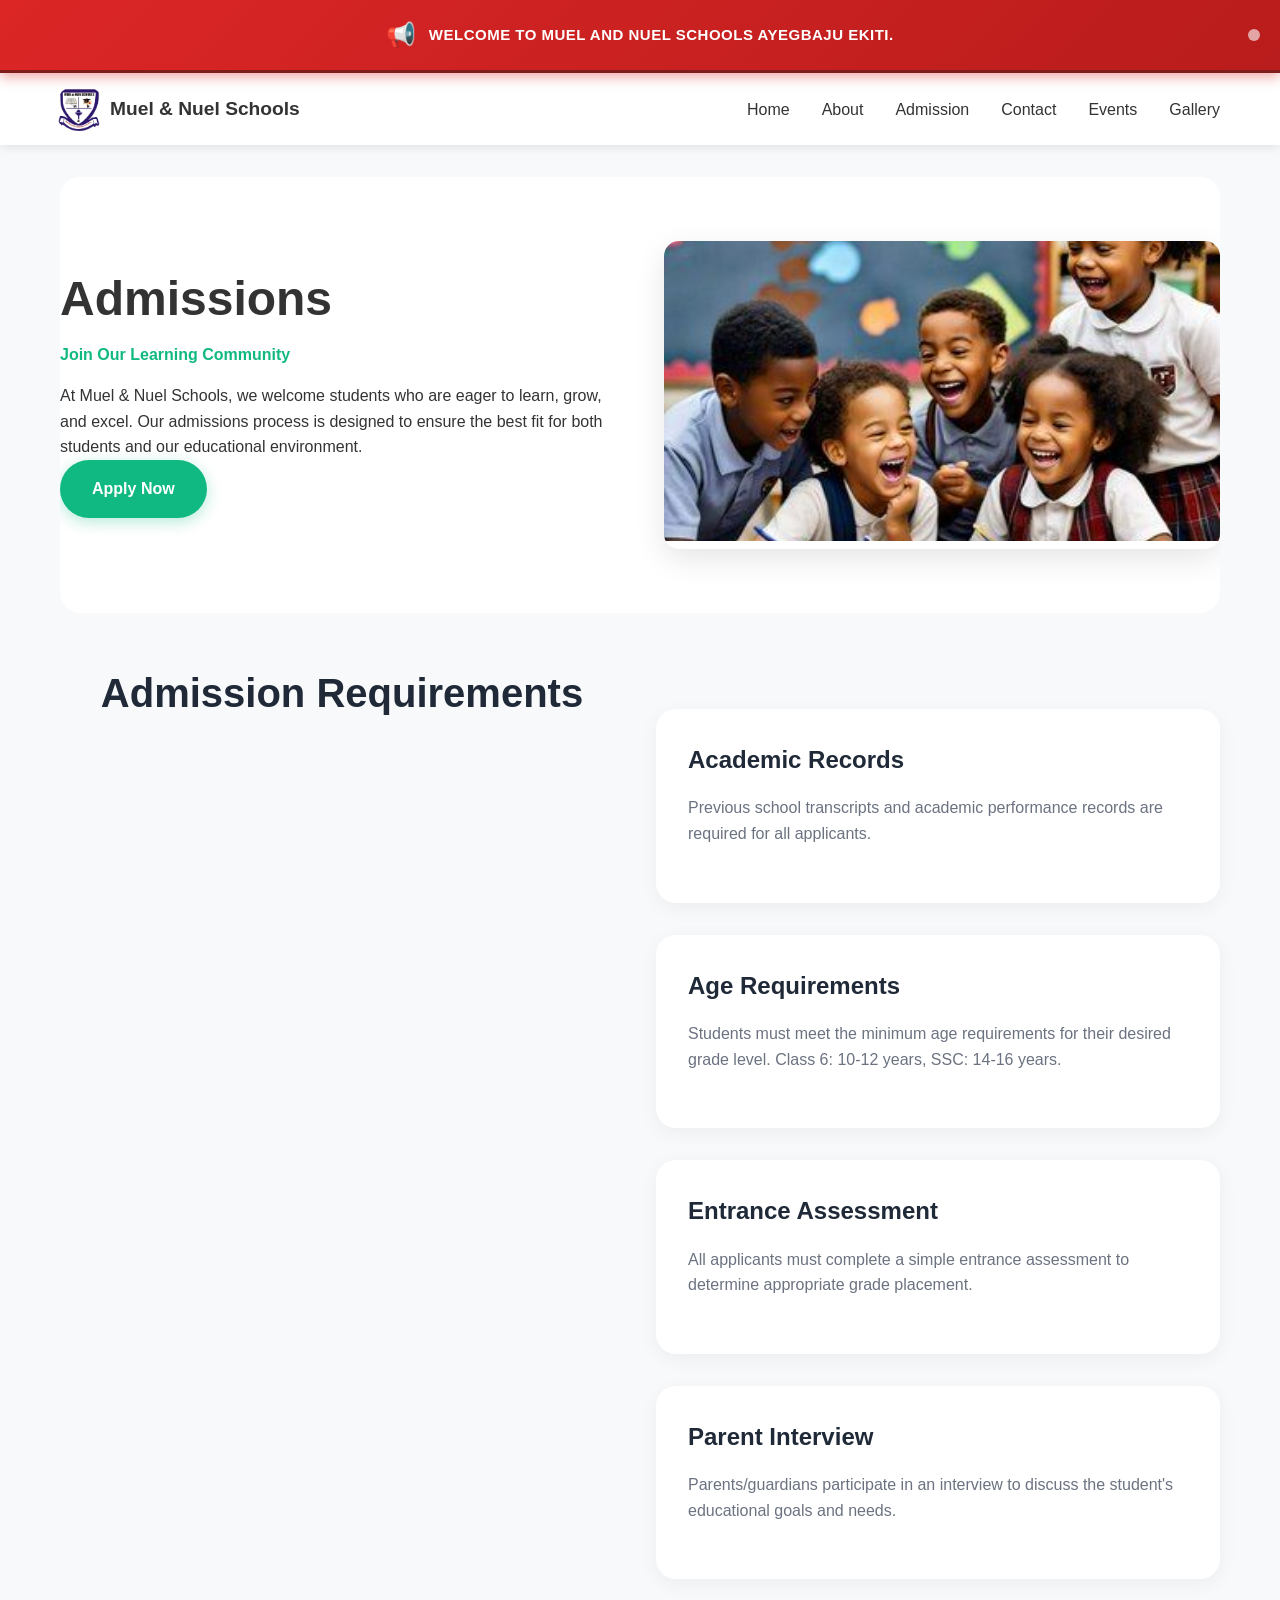
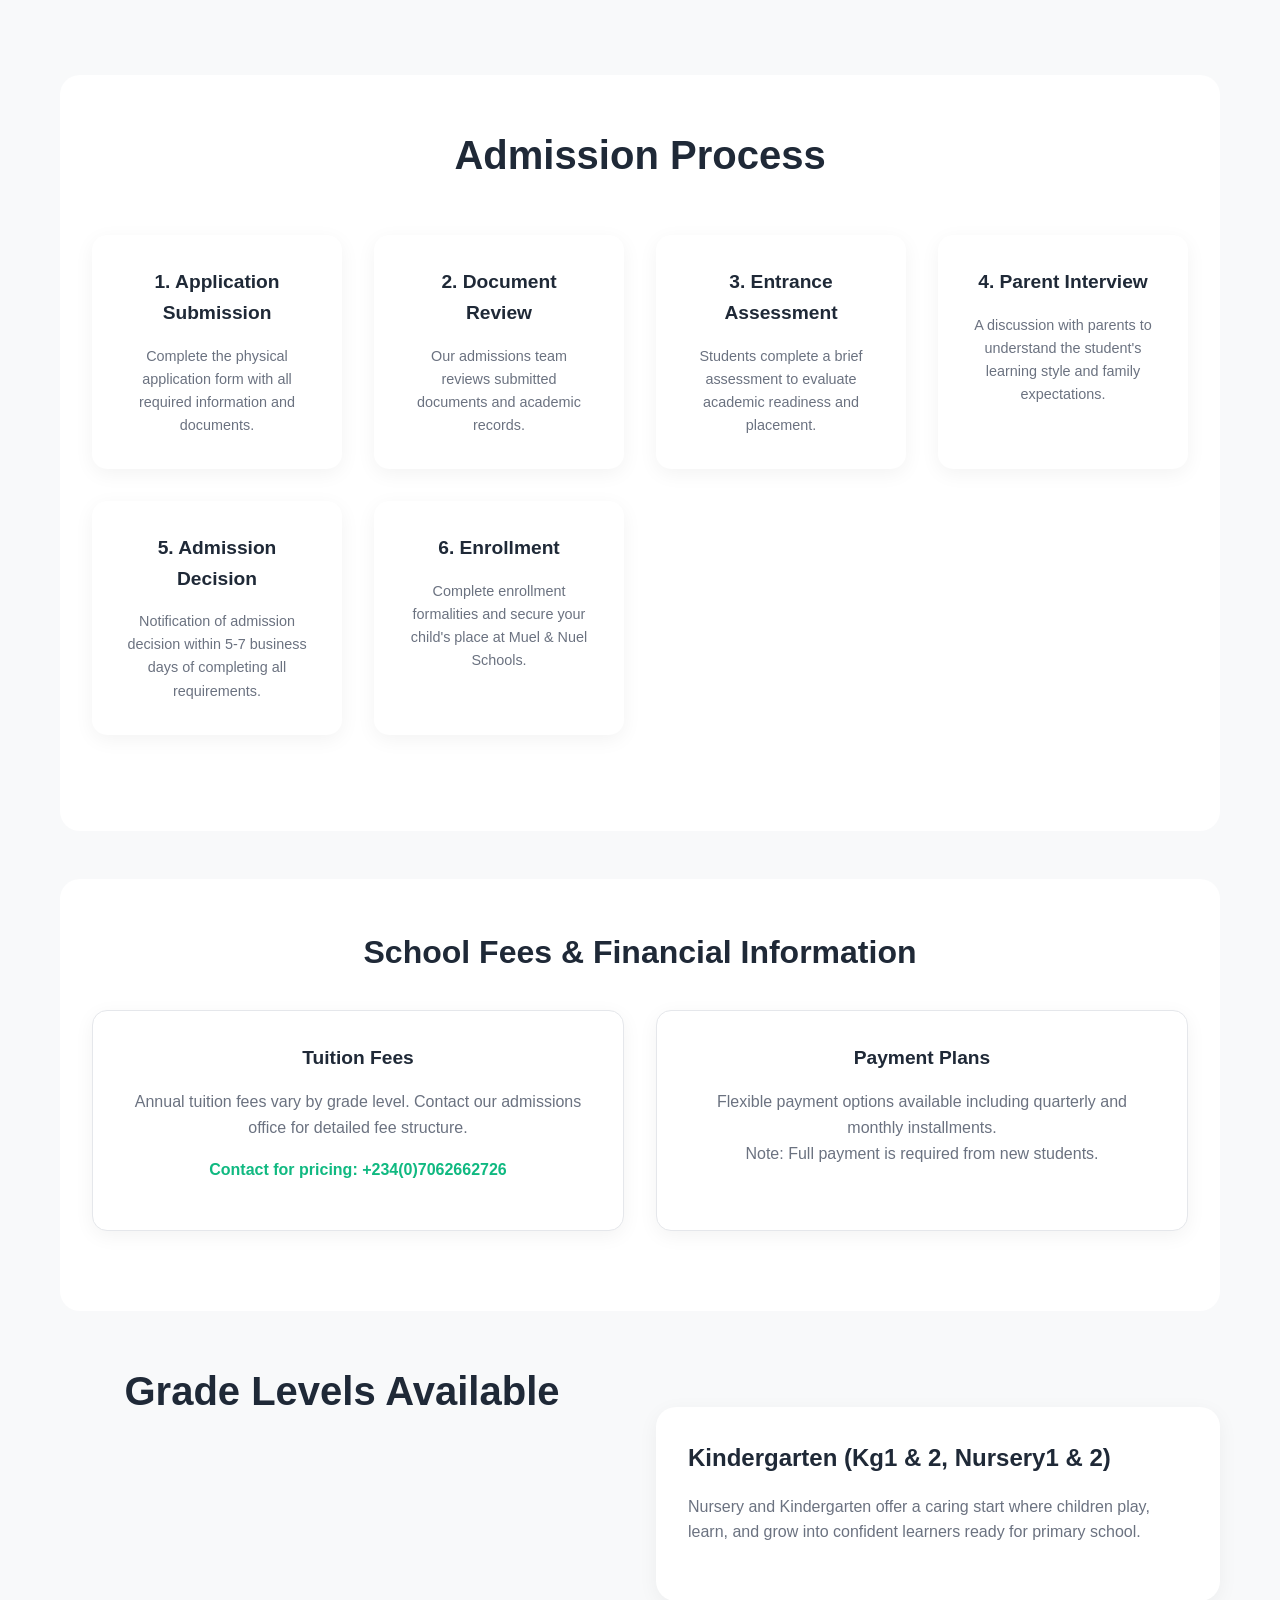
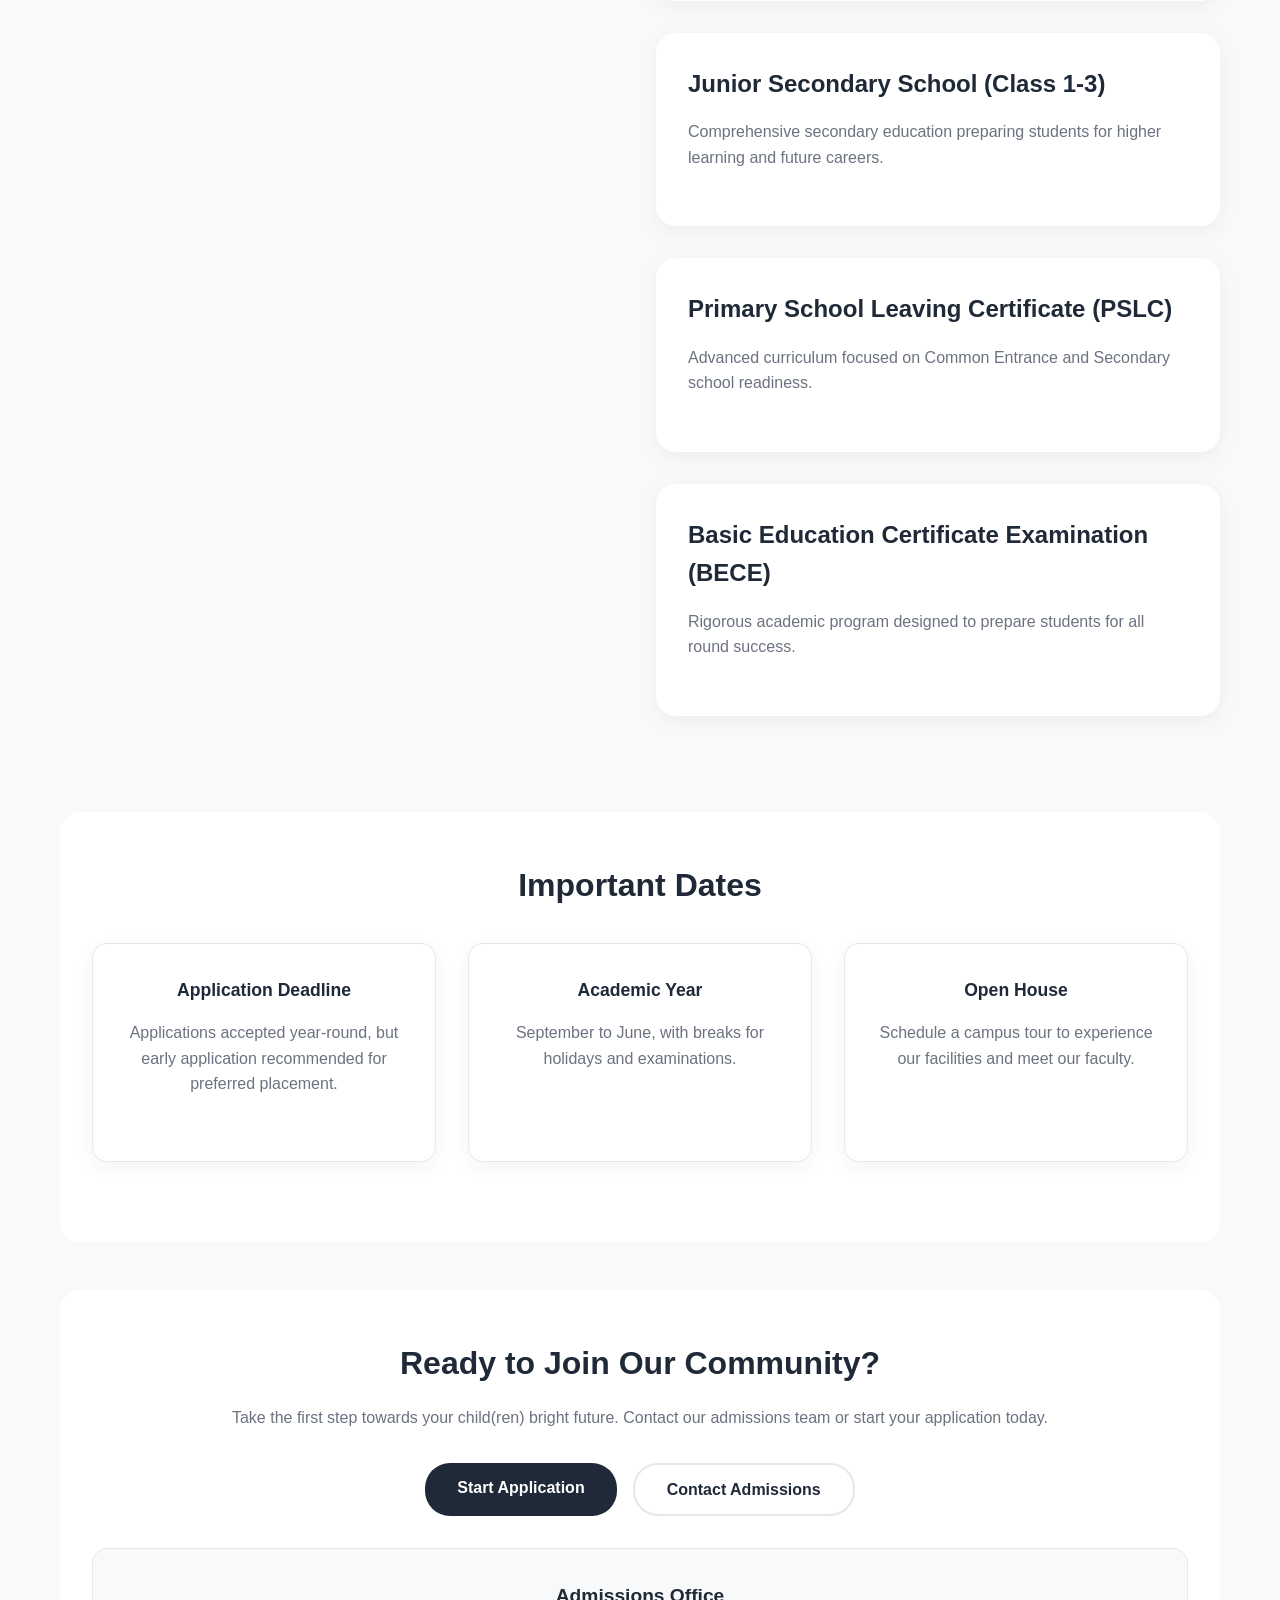
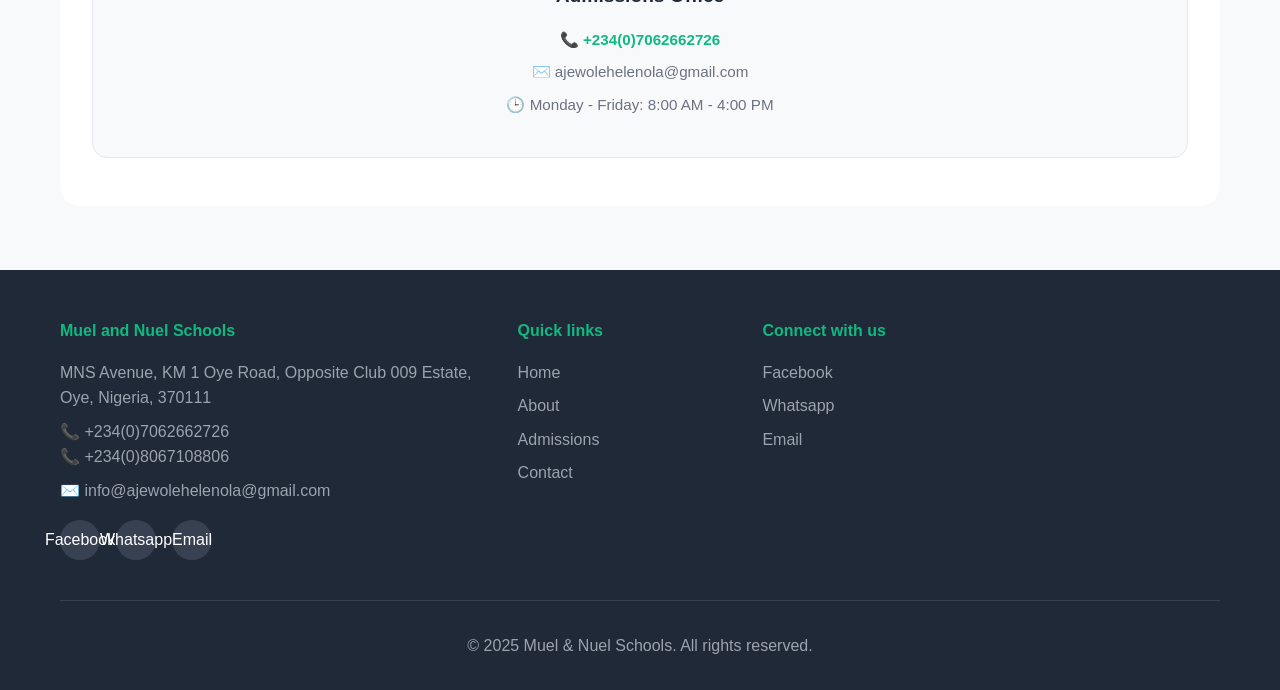
==== admission.html @ 219f7735 "v2.03" ====
<!DOCTYPE html>
<html lang="en">
<head>
    <meta charset="UTF-8">
    <meta name="viewport" content="width=device-width, initial-scale=1.0">
    <meta name="description" content="Admissions information for Muel & Nuel Schools. Learn about our admission process and requirements.">
    <meta name="keywords" content="school, education, Muel Nuel, admissions, enrollment">
    <link rel="icon" href="assets/images/favicon.ico" type="image/x-icon">
    <link rel="stylesheet" href="images/css/styles.css">
    <link rel="stylesheet" href="images/css/admission.css">
    <title>Admissions - Muel & Nuel Schools</title>
</head>
<body>
    <header>
        <div class="quick-info">
            <span class="quick-info-badge">📢</span>
            <h6>WELCOME TO MUEL AND NUEL SCHOOLS AYEGBAJU EKITI.</h6>
            <span class="quick-info-pulse"></span>
        </div>
        <div class="container">
            <nav>
                <div class="logo">
                    <div class="logo-icon"><img src="images/IMG-20250709-WA0024.jpg" alt="MNS Logo" style="width: 50px; height: 50px; border-radius: 50%; object-fit: cover;"></div>
                    <span>Muel & Nuel Schools</span>
                </div>
                <ul class="nav-links">
                    <li><a href="home.html">Home</a></li>
                    <li><a href="about.html">About</a></li>
                    <li><a href="admission.html">Admission</a></li>
                    <li><a href="contact.html">Contact</a></li>
                    <li><a href="events.html">Events</a></li>
                    <li><a href="gallery.html">Gallery</a></li>
                </ul>
                <div class="hamburger">
                    <span></span>
                    <span></span>
                    <span></span>
                </div>
            </nav>
        </div>
        
    </header>

    <div class="container">
        <section class="hero">
            <div class="hero-content">
                <div class="hero-text">
                    <h1>Admissions</h1>
                    <p class="hero-subtitle">Join Our Learning Community</p>
                    <p>At Muel & Nuel Schools, we welcome students who are eager to learn, grow, and excel. Our admissions process is designed to ensure the best fit for both students and our educational environment.</p>
                    <a href="https://wa.me/+234(0)7062662726" class="cta-btn">Apply Now</a>
                </div>
                <div class="hero-image">
                    <img src="images/74690a080956091e0d40c0726a096555.jpg" alt="Students in classroom">
                </div>
            </div>
        </section>

        <section class="features">
            <h2 class="section-title">Admission Requirements</h2>
            <div class="features">
                <div class="feature-card">
                    <h3>Academic Records</h3>
                    <p>Previous school transcripts and academic performance records are required for all applicants.</p>
                </div>
                <div class="feature-card">
                    <h3>Age Requirements</h3>
                    <p>Students must meet the minimum age requirements for their desired grade level. Class 6: 10-12 years, SSC: 14-16 years.</p>
                </div>
                <div class="feature-card">
                    <h3>Entrance Assessment</h3>
                    <p>All applicants must complete a simple entrance assessment to determine appropriate grade placement.</p>
                </div>
                <div class="feature-card">
                    <h3>Parent Interview</h3>
                    <p>Parents/guardians participate in an interview to discuss the student's educational goals and needs.</p>
                </div>
            </div>
        </section>

        <section class="testimonials">
            <h2 class="section-title">Admission Process</h2>
            <div class="info-grid">
                <div class="info-card">
                    <h4>1. Application Submission</h4>
                    <p>Complete the physical application form with all required information and documents.</p>
                </div>
                <div class="info-card">
                    <h4>2. Document Review</h4>
                    <p>Our admissions team reviews submitted documents and academic records.</p>
                </div>
                <div class="info-card">
                    <h4>3. Entrance Assessment</h4>
                    <p>Students complete a brief assessment to evaluate academic readiness and placement.</p>
                </div>
                <div class="info-card">
                    <h4>4. Parent Interview</h4>
                    <p>A discussion with parents to understand the student's learning style and family expectations.</p>
                </div>
                <div class="info-card">
                    <h4>5. Admission Decision</h4>
                    <p>Notification of admission decision within 5-7 business days of completing all requirements.</p>
                </div>
                <div class="info-card">
                    <h4>6. Enrollment</h4>
                    <p>Complete enrollment formalities and secure your child's place at Muel & Nuel Schools.</p>
                </div>
            </div>
        </section>

        <section class="contact">
            <h3>School Fees & Financial Information</h3>
            <div class="fees-grid">
                <div class="fee-card">
                    <h4>Tuition Fees</h4>
                    <p>Annual tuition fees vary by grade level. Contact our admissions office for detailed fee structure.</p>
                    <p><strong>Contact for pricing: +234(0)7062662726</strong></p>
                </div>
                <div class="fee-card">
                    <h4>Payment Plans</h4>
                    <p>Flexible payment options available including quarterly and monthly installments. <br> Note: Full payment is required from new students.</p>
                </div>
                
            </div>
        </section>

        <section class="features">
            <h2 class="section-title">Grade Levels Available</h2>
            <div class="features">
                <div class="feature-card">
                    <h3>Kindergarten (Kg1 & 2, Nursery1 & 2)</h3>
                    <p>Nursery and Kindergarten offer a caring start where children play, learn, and grow into confident learners ready for primary school.</p>
                </div>
                <div class="feature-card">
                    <h3>Junior Secondary School (Class 1-3)</h3>
                    <p>Comprehensive secondary education preparing students for higher learning and future careers.</p>
                </div>
                <div class="feature-card">
                    <h3>Primary  School Leaving Certificate (PSLC)</h3>
                    <p>Advanced curriculum focused on Common Entrance and Secondary school readiness.</p>
                </div>
                <div class="feature-card">
                    <h3>Basic Education Certificate Examination (BECE)</h3>
                    <p>Rigorous academic program designed to prepare students for all round success.</p>
            </div>
        </section>

        <section class="contact">
            <h3>Important Dates</h3>
            <div class="dates-grid">
                <div class="date-card">
                    <h4>Application Deadline</h4>
                    <p>Applications accepted year-round, but early application recommended for preferred placement.</p>
                </div>
                <div class="date-card">
                    <h4>Academic Year</h4>
                    <p>September to June, with breaks for holidays and examinations.</p>
                </div>
                <div class="date-card">
                    <h4>Open House</h4>
                    <p>Schedule a campus tour to experience our facilities and meet our faculty.</p>
                </div>
            </div>
        </section>

        <section class="contact">
            <h3>Ready to Join Our Community?</h3>
            <p>Take the first step towards your child(ren) bright future. Contact our admissions team or start your application today.</p>

            <div class="contact-buttons">
                <a href="https://wa.me/+234(0)7062662726" class="contact-btn primary">Start Application</a>
                <a href="contact.html" class="contact-btn secondary">Contact Admissions</a>
            </div>

            <div class="admission-contact">
                <h4>Admissions Office</h4>
                <p>📞 +234(0)7062662726</p>
                <p>✉️ ajewolehelenola@gmail.com</p>
                <p>🕒 Monday - Friday: 8:00 AM - 4:00 PM</p>
            </div>
        </section>
    </div>

    <footer>
        <div class="container">
            <div class="footer-content">
                <div class="footer-section">
                    <h4>Muel and Nuel Schools</h4>
                    <p>MNS Avenue, KM 1 Oye Road, Opposite Club 009 Estate, Oye, Nigeria, 370111</p>
                    <p>📞 +234(0)7062662726 <br>📞 +234(0)8067108806</p>
                    <p>✉️ info@ajewolehelenola@gmail.com</p>
                    <div class="social-links">
                        <a href="https://www.facebook.com/muelandnuelschools" target="_blank" rel="noopener noreferrer">Facebook</a>
                        <a href="https://wa.me/2347062662726" target="_blank" rel="noopener noreferrer">Whatsapp</a>
                        <a href="mailto:info@ajewolehelenola@gmail.com" target="_blank" rel="noopener noreferrer">Email</a>
                    </div>
                </div>

                <div class="footer-section">
                    <h4>Quick links</h4>
                    <a href="home.html">Home</a>
                    <a href="about.html">About</a>
                    <a href="admission.html">Admissions</a>
                    <a href="contact.html">Contact</a>
                </div>

                <div class="footer-section">
                    <h4>Connect with us</h4>
                    <a href="https://www.facebook.com/muelandnuelschools" target="_blank" rel="noopener noreferrer">Facebook</a>
                    <a href="https://wa.me/2347062662726" target="_blank" rel="noopener noreferrer">Whatsapp</a>
                    <a href="mailto:info@ajewolehelenola@gmail.com" target="_blank" rel="noopener noreferrer">Email</a>
                </div>
            </div>

            <div class="footer-bottom">
                <p>© 2025 Muel & Nuel Schools. All rights reserved.</p>
            </div>
        </div>
    </footer>

   
    <script>document.getElementById('year-footer').textContent = new Date().getFullYear();</script>
    <script src="images/js/script.js" defer></script>
    <script src="images/js/hamburger.js" defer></script>
</body>
</html>
---- images/css/styles.css ----
:root {
    --primary-color: #10b981;
    --primary-hover: #059669;
    --secondary-color: #1f2937;
    --secondary-hover: #374151;
    --text-color: #333;
    --text-muted: #6b7280;
    --text-light: #9ca3af;
    --bg-light: #f8f9fa;
    --bg-white: #fff;
    --bg-gray: #f3f4f6;
    --border-color: #e5e7eb;
    --shadow: rgba(0,0,0,0.1);
    --shadow-light: rgba(0,0,0,0.05);
    --border-radius: 15px;
    --border-radius-large: 20px;
    --border-radius-small: 5px;
    --transition: all 0.3s;
    --font-family: -apple-system, BlinkMacSystemFont, 'Segoe UI', Roboto, sans-serif;
}

* {
    margin: 0;
    padding: 0;
    box-sizing: border-box;
}

body {
    font-family: var(--font-family);
    line-height: 1.6;
    color: var(--text-color);
    background-color: var(--bg-light);
}
        
        .container {
            max-width: 1200px;
            margin: 0 auto;
            padding: 0 20px;
        }
        
        /* Header */
        header {
            background: #fff;
            box-shadow: 0 2px 10px rgba(0,0,0,0.1);
            position: sticky;
            top: 0;
            z-index: 100;
        }
        
        nav {
            display: flex;
            justify-content: space-between;
            align-items: center;
            padding: 1rem 0;
        }
        
        .logo {
            display: flex;
            align-items: center;
            gap: 10px;
            font-weight: bold;
            font-size: 1.2rem;
        }
        
        .logo-icon {
            width: 40px;
            height: 40px;
            background: linear-gradient(135deg, #667eea 0%, #764ba2 100%);
            border-radius: 50%;
            display: flex;
            align-items: center;
            justify-content: center;
            color: white;
            font-weight: bold;
        }
        
        .nav-links {
            display: flex;
            gap: 2rem;
            list-style: none;
        }

        .nav-links a {
            text-decoration: none;
            color: #333;
            font-weight: 500;
            transition: color 0.3s;
        }

        .nav-links a:hover {
            color: var(--primary-color);
        }

        .hamburger {
            display: none;
            flex-direction: column;
            cursor: pointer;
            gap: 4px;
        }

        .hamburger span {
            width: 25px;
            height: 3px;
            background: #333;
            transition: 0.3s;
        }

        .login-btn {
            background: var(--secondary-color);
            color: white;
            padding: 0.5rem 1.5rem;
            border-radius: 25px;
            text-decoration: none;
            font-weight: 500;
            transition: var(--transition);
        }

        .login-btn:hover {
            background: var(--secondary-hover);
        }

        .quick-info {
            width: 100%;
            background: linear-gradient(135deg, #dc2626 0%, #b91c1c 100%);
            position: relative;
            color: white;
            font-weight: bold;
            padding: 16px 20px;
            overflow: visible;
            font-size: 15px;
            text-transform: uppercase;
            text-align: center;
            box-shadow: 0 4px 12px rgba(220, 38, 38, 0.4);
            border-bottom: 3px solid #7f1d1d;
            animation: pulse-bg 2.5s ease-in-out infinite;
            display: flex;
            align-items: center;
            justify-content: center;
            gap: 12px;
            letter-spacing: 0.5px;
        }

        .quick-info h6 {
            margin: 0;
            font-size: 15px;
            letter-spacing: 0.5px;
            animation: bounce 1s ease-in-out infinite;
        }

        .quick-info-badge {
            font-size: 24px;
            display: inline-block;
            animation: bounce-icon 1.2s ease-in-out infinite;
        }

        .quick-info-pulse {
            position: absolute;
            right: 20px;
            width: 12px;
            height: 12px;
            background: rgba(255, 255, 255, 0.6);
            border-radius: 50%;
            animation: pulse-dot 2s ease-in-out infinite;
        }

        @keyframes pulse-bg {
            0%, 100% { background: linear-gradient(135deg, #dc2626 0%, #b91c1c 100%); }
            50% { background: linear-gradient(135deg, #ef4444 0%, #dc2626 100%); }
        }

        @keyframes bounce-icon {
            0%, 100% { transform: scale(1); }
            50% { transform: scale(1.15); }
        }

        @keyframes bounce {
            0%, 100% { opacity: 1; }
            50% { opacity: 0.8; }
        }

        @keyframes pulse-dot {
            0% { width: 12px; height: 12px; opacity: 1; }
            100% { width: 28px; height: 28px; opacity: 0; }
        }

        /* Hero Section */
        .hero {
            background: #fff;
            padding: 4rem 0;
            margin: 2rem 0;
            border-radius: 20px;
            position: relative;
            overflow: hidden;
        }
        
        .hero-content {
            display: grid;
            grid-template-columns: 1fr 1fr;
            gap: 3rem;
            align-items: center;
        }
        
        .hero-text h1 {
            font-size: 3rem;
            font-weight: bold;
            margin-bottom: 1rem;
            line-height: 1.1;
        }
        
        .hero-subtitle {
            color: var(--primary-color);
            font-weight: 600;
            margin-bottom: 1rem;
        }

        .hero-stats {
            display: flex;
            gap: 2rem;
            margin: 2rem 0;
        }

        .stat {
            text-align: center;
        }

        .stat-number {
            font-size: 2rem;
            font-weight: bold;
            color: var(--secondary-color);
        }

        .stat-label {
            font-size: 0.9rem;
            color: var(--text-muted);
        }
        
        .hero-image {
            border-radius: 15px;
            overflow: hidden;
            box-shadow: 0 10px 30px rgba(0,0,0,0.1);
        }
        
        .hero-image img {
            width: 100%;
            height: 300px;
            object-fit: cover;
        }
        
        .cta-btn {
            background: var(--primary-color);
            color: white;
            padding: 1rem 2rem;
            border-radius: 30px;
            text-decoration: none;
            font-weight: 600;
            display: inline-block;
            transition: var(--transition);
            box-shadow: 0 4px 15px rgba(16, 185, 129, 0.3);
        }

        .cta-btn:hover {
            background: var(--primary-hover);
            transform: translateY(-2px);
        }
        
        /* Feature Sections */
        .features {
            display: grid;
            grid-template-columns: repeat(auto-fit, minmax(350px, 1fr));
            gap: 2rem;
            margin: 3rem 0;
        }
        
        .feature-card {
            background: white;
            border-radius: 20px;
            padding: 2rem;
            box-shadow: 0 5px 20px rgba(0,0,0,0.05);
            transition: transform 0.3s;
        }
        
        .feature-card:hover {
            transform: translateY(-5px);
        }
        
        .feature-card h3 {
            font-size: 1.5rem;
            margin-bottom: 1rem;
            color: var(--secondary-color);
        }

        .feature-card p {
            color: var(--text-muted);
            margin-bottom: 1.5rem;
        }

        .feature-image {
            width: 100%;
            height: 200px;
            background: var(--bg-gray);
            border-radius: 10px;
            margin-bottom: 1rem;
            display: flex;
            align-items: center;
            justify-content: center;
            color: var(--text-light);
        }

        
        /* Testimonials Section */
        .testimonials {
            background: white;
            border-radius: 20px;
            padding: 3rem 2rem;
            margin: 3rem 0;
        }
        
        .section-title {
            text-align: center;
            font-size: 2.5rem;
            font-weight: bold;
            margin-bottom: 3rem;
            color: var(--secondary-color);
        }
        
        .testimonial-grid {
            display: grid;
            grid-template-columns: repeat(auto-fit, minmax(300px, 1fr));
            gap: 2rem;
        }
        
        .testimonial-card {
            background: linear-gradient(135deg, #10b981, #059669);
            color: white;
            padding: 2rem;
            border-radius: 15px;
            position: relative;
        }
        
        .testimonial-card.purple {
            background: linear-gradient(135deg, #8b5cf6, #7c3aed);
        }
        
        .testimonial-card.yellow {
            background: linear-gradient(135deg, #f59e0b, #d97706);
        }
        
        .stars {
            color: #fbbf24;
            margin-bottom: 1rem;
            font-size: 1.2rem;
        }
        
        .testimonial-text {
            font-style: italic;
            margin-bottom: 1rem;
            line-height: 1.6;
        }
        
        .testimonial-author {
            font-weight: bold;
            opacity: 0.9;
        }
        
        /* Info Grid */
        .info-grid {
            display: grid;
            grid-template-columns: repeat(auto-fit, minmax(250px, 1fr));
            gap: 2rem;
            margin: 3rem 0;
        }
        
        .info-card {
            background: white;
            border-radius: 15px;
            padding: 2rem;
            text-align: center;
            box-shadow: 0 5px 20px rgba(0,0,0,0.05);
        }
        
        .info-card h4 {
            font-size: 1.2rem;
            margin-bottom: 1rem;
            color: var(--secondary-color);
        }

        .info-card p {
            color: var(--text-muted);
            font-size: 0.9rem;
        }

        .percentage {
            font-size: 2rem;
            font-weight: bold;
            color: var(--primary-color);
            margin-bottom: 0.5rem;
        }
        
        /* Contact Section */
        .contact {
            background: white;
            border-radius: 20px;
            padding: 3rem 2rem;
            text-align: center;
            margin: 3rem 0;
        }
        
        .contact h3 {
            font-size: 2rem;
            margin-bottom: 1rem;
            color: var(--secondary-color);
        }

        .contact p {
            color: var(--text-muted);
            margin-bottom: 2rem;
        }
        
        .contact-buttons {
            display: flex;
            gap: 1rem;
            justify-content: center;
            flex-wrap: wrap;
        }
        
        .contact-btn {
            padding: 0.75rem 2rem;
            border-radius: 25px;
            text-decoration: none;
            font-weight: 600;
            transition: all 0.3s;
        }
        
        .contact-btn.primary {
            background: var(--secondary-color);
            color: white;
        }

        .contact-btn.secondary {
            background: transparent;
            color: var(--secondary-color);
            border: 2px solid var(--border-color);
        }
        
        .contact-btn:hover {
            transform: translateY(-2px);
        }

        .message {
            margin-top: 12px;
            font-size: 14px;
            display: none;
        }
        .message.show {
            display: block;
        }
        .message.error {
            color: red;
        }
        .message.success {
            color: green;
        }
        
          
        
        /* Footer */
        footer {
            background: var(--secondary-color);
            color: white;
            padding: 3rem 0 2rem;
            margin-top: 4rem;
        }

        .footer-content {
            display: grid;
            grid-template-columns: 2fr 1fr 1fr 1fr;
            gap: 2rem;
        }

        .footer-section h4 {
            margin-bottom: 1rem;
            color: var(--primary-color);
        }

        .footer-section p, .footer-section a {
            color: var(--text-light);
            text-decoration: none;
            margin-bottom: 0.5rem;
            display: block;
        }

        .footer-section a:hover {
            color: var(--primary-color);
        }

        .social-links {
            display: flex;
            gap: 1rem;
            margin-top: 1rem;
        }

        .social-links a {
            width: 40px;
            height: 40px;
            background: var(--secondary-hover);
            border-radius: 50%;
            display: flex;
            align-items: center;
            justify-content: center;
            color: white;
            text-decoration: none;
        }

        .footer-bottom {
            text-align: center;
            padding-top: 2rem;
            border-top: 1px solid var(--secondary-hover);
            margin-top: 2rem;
            color: var(--text-light);
        }
        
        /* Direction Section */
        .direction {
            background: white;
            border-radius: 20px;
            padding: 2rem;
            margin: 3rem auto;
            box-shadow: 0 5px 20px rgba(0,0,0,0.05);
            max-width: 1200px;
            text-align: center;
        }

        .direction iframe {
            width: 100%;
            max-width: 600px;
            height: 450px;
            border-radius: 15px;
            box-shadow: 0 10px 30px rgba(0,0,0,0.1);
        }

        /* Responsive */
        @media (max-width: 768px) {
            .hamburger {
                display: flex;
            }

            .nav-links {
                position: fixed;
                left: -100%;
                top: 70px;
                flex-direction: column;
                background-color: white;
                width: 100%;
                text-align: center;
                transition: 0.3s;
                box-shadow: 0 10px 27px rgba(0, 0, 0, 0.05);
                padding: 2rem 0;
            }

            .nav-links.active {
                left: 0;
            }

            .nav-links li {
                margin: 1rem 0;
            }

            .hamburger.active span:nth-child(1) {
                transform: rotate(-45deg) translate(-5px, 6px);
            }

            .hamburger.active span:nth-child(2) {
                opacity: 0;
            }

            .hamburger.active span:nth-child(3) {
                transform: rotate(45deg) translate(-5px, -6px);
            }

            .hero-content {
                grid-template-columns: 1fr;
                text-align: center;
            }

            .hero-text h1 {
                font-size: 2rem;
            }

            .features {
                grid-template-columns: 1fr;
            }

            .footer-content {
                grid-template-columns: 1fr;
                text-align: center;
            }

            .contact-buttons {
                flex-direction: column;
                align-items: center;
            }

            .direction iframe {
                height: 300px;
            }

            .form-row {
                grid-template-columns: 1fr;
            }

            .registration-form {
                padding: 0 1rem;
            }

            .form-section {
                padding: 1.5rem;
            }
        }

        /* ===== HERO SLIDESHOW ===== */
.hero-slideshow {
  position: relative;
  width: 100%;
  height: 100vh;
  overflow: hidden;
}

.bg-slide {
  position: absolute;
  inset: 0;
  opacity: 0;
  animation: slideshow 12s infinite;
}

.bg-slide:nth-child(1) {
    animation-delay: 0s;
}
.bg-slide:nth-child(2) {
    animation-delay: 4s;
}
.bg-slide:nth-child(3) {
    animation-delay: 8s;
}

.bg-slide img {
    width: 100%;
    height: 100%;
    object-fit: cover;
}

@keyframes slideshow {
    0% { opacity: 0;}
    10% {opacity: 1; }
    30% {opacity: 1; }
    40% {opacity: 0; }
    100% {opacity: 0; }
}

.hero-overlay {
    position: relative;
    z-index: 2;
    color: rgb(33, 22, 22);
    text-align: center;
    top: 50%;
    transform: translateY(-50%);
}

.btn-primary {
    display: inline-block;
    background: linear-gradient(135deg, #ff3c88, #ff0077);
    color: white;
    padding: 14px 34px;
    border-radius: 30px;
    font-weight: bold;
    text-decoration: none;
    font-size: 16px;
    letter-spacing: 0.5px;
    position: relative;
    animation: pulseGlow 1.8s infinite;
    box-shadow: 0 0 10px rgba(255, 60, 136, 0.6);
    transition: transform 0.2s ease;
}

@keyframes pulseGlow {
    0% {
        box-shadow: 0 0 10px rgba(255, 60, 136, 0.4);
    }
    50% {
        box-shadow: 0 0 25px rgba(255, 60, 136, 0.8);
    }
    100% {
        box-shadow: 0 0 10px rgba(255, 60, 136, 0.4);
    }
}

/* ===== WHY CHOOSE SECTION ===== */
.why-choose {
  display: flex;
  justify-content: space-between;
  align-items: stretch;
  background: #f5f8fc;
  padding: 4rem 8%;
  gap: 2rem;
}

.why-left {
  flex: 2;
}

.why-left h2 {
  color: #0d3152;
  margin-bottom: 1rem;
}

.why-left p {
  max-width: 600px;
  line-height: 1.6;
  margin-bottom: 1.5rem;
  color: #333;
}

.btn-secondary {
  background: #e50914;
  color: #fff;
  padding: 0.6rem 1.2rem;
  text-decoration: none;
  border-radius: 4px;
  font-weight: 600;
}

.why-right {
  flex: 1;
  display: flex;
  flex-direction: column;
  justify-content: center;
}

.menu-item {
  color: #fff;
  text-decoration: none;
  padding: 1.3rem 1rem;
  font-weight: bold;
  text-transform: uppercase;
  display: block;
  transition: background 0.3s;
}

.menu-item.blue { background: #007bff; }
.menu-item.dark-blue { background: #0056a3; }
.menu-item.red { background: #e50914; }

.menu-item:hover {
  opacity: 0.9;
}

/* ===== STATS SECTION ===== */
.stats {
  display: flex;
  justify-content: space-around;
  align-items: center;
  background: #fff;
  padding: 2rem 10%;
  border-top: 1px solid #ddd;
  border-bottom: 1px solid #ddd;
  text-align: center;
}

.stat-item h3 {
  font-size: 2rem;
  color: #0d3152;
  margin-bottom: 0.5rem;
}

.stat-item p {
  color: #777;
  font-weight: 500;
}

/* ===== EVENTS SECTION ===== */
.events {
  background: #f5f8fc;
  padding: 3rem 8%;
}

.events h2 {
  color: #0d3152;
  margin-bottom: 2rem;
}

.event {
  display: flex;
  justify-content: space-between;
  align-items: center;
  background: #fff;
  padding: 1rem 1.5rem;
  margin-bottom: 1rem;
  border-left: 4px solid #e50914;
  border-radius: 6px;
}

.event-info p {
  font-weight: bold;
  margin-bottom: 0.2rem;
  color: #0d3152;
}

.event-info span {
  font-size: 0.9rem;
  color: #666;
}

.btn-small {
  background: #e50914;
  color: #fff;
  padding: 0.5rem 1rem;
  border-radius: 4px;
  text-decoration: none;
  font-size: 0.9rem;
}

.btn-small:hover {
  background: #b4060f;
}

/* ===== Responsive ===== */
@media (max-width: 768px) {
  .hero-slideshow { height: 50vh; }
  .why-choose { flex-direction: column; }
  .stats { flex-direction: column; gap: 1.5rem; }
}
---- images/css/admission.css ----
/* Admissions Page Specific Styles */

/* Fees Grid */
.fees-grid {
    display: grid;
    grid-template-columns: repeat(auto-fit, minmax(300px, 1fr));
    gap: 2rem;
    margin: 2rem 0;
}

.fee-card {
    background: white;
    border-radius: 15px;
    padding: 2rem;
    text-align: center;
    box-shadow: 0 5px 20px rgba(0,0,0,0.05);
    border: 1px solid #e5e7eb;
}

.fee-card h4 {
    color: #1f2937;
    margin-bottom: 1rem;
    font-size: 1.2rem;
}

.fee-card p {
    color: #6b7280;
    margin-bottom: 1rem;
    line-height: 1.6;
}

.fee-card p strong {
    color: #10b981;
    font-weight: 600;
}

/* Dates Grid */
.dates-grid {
    display: grid;
    grid-template-columns: repeat(auto-fit, minmax(250px, 1fr));
    gap: 2rem;
    margin: 2rem 0;
}

.date-card {
    background: white;
    border-radius: 15px;
    padding: 2rem;
    text-align: center;
    box-shadow: 0 5px 20px rgba(0,0,0,0.05);
    border: 1px solid #e5e7eb;
}

.date-card h4 {
    color: #1f2937;
    margin-bottom: 1rem;
    font-size: 1.1rem;
}

.date-card p {
    color: #6b7280;
    line-height: 1.6;
}

/* Admission Contact Section */
.admission-contact {
    background: #f8f9fa;
    border-radius: 15px;
    padding: 2rem;
    margin-top: 2rem;
    text-align: center;
    border: 1px solid #e5e7eb;
}

.admission-contact h4 {
    color: #1f2937;
    margin-bottom: 1rem;
    font-size: 1.2rem;
}

.admission-contact p {
    color: #6b7280;
    margin-bottom: 0.5rem;
    font-size: 0.95rem;
}

.admission-contact p:first-of-type {
    font-weight: 600;
    color: #10b981;
}

/* Responsive adjustments for admissions page */
@media (max-width: 768px) {
    .fees-grid,
    .dates-grid {
        grid-template-columns: 1fr;
        gap: 1.5rem;
    }

    .fee-card,
    .date-card {
        padding: 1.5rem;
    }

    .admission-contact {
        padding: 1.5rem;
    }
}
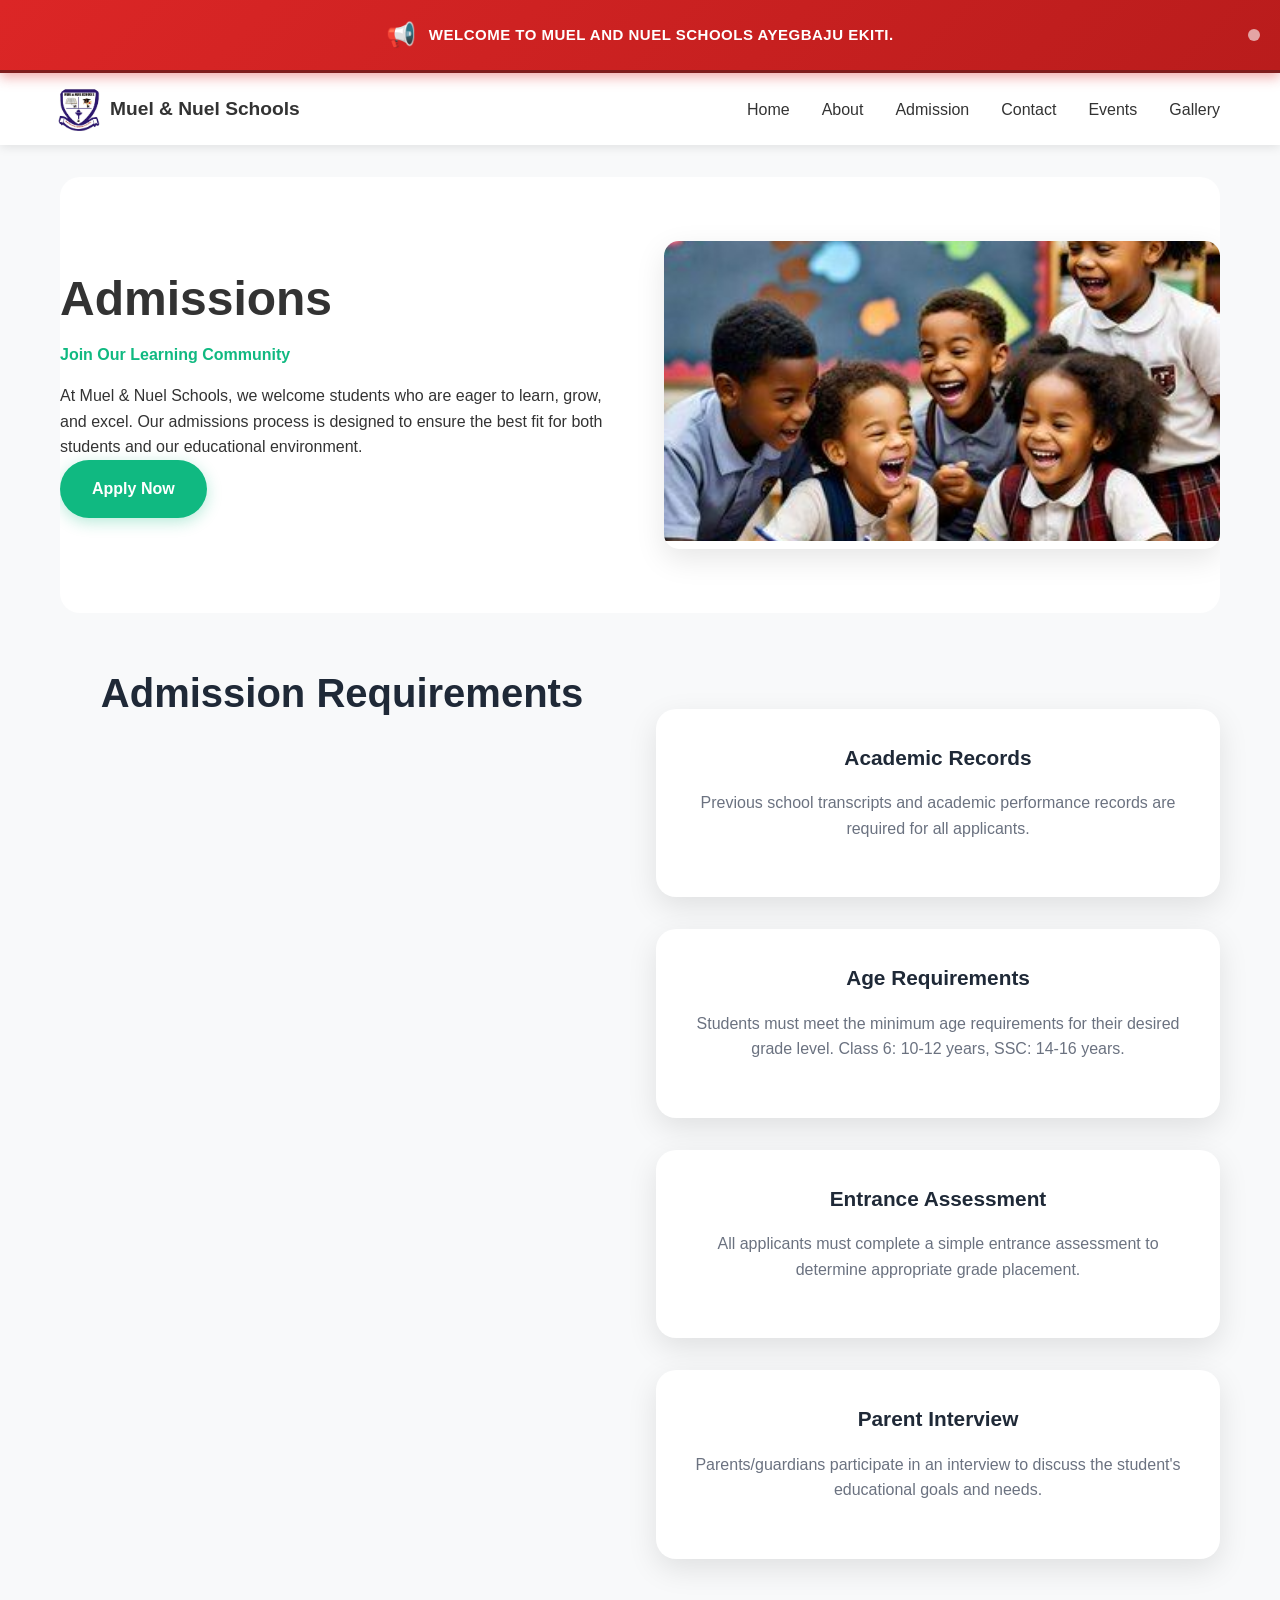
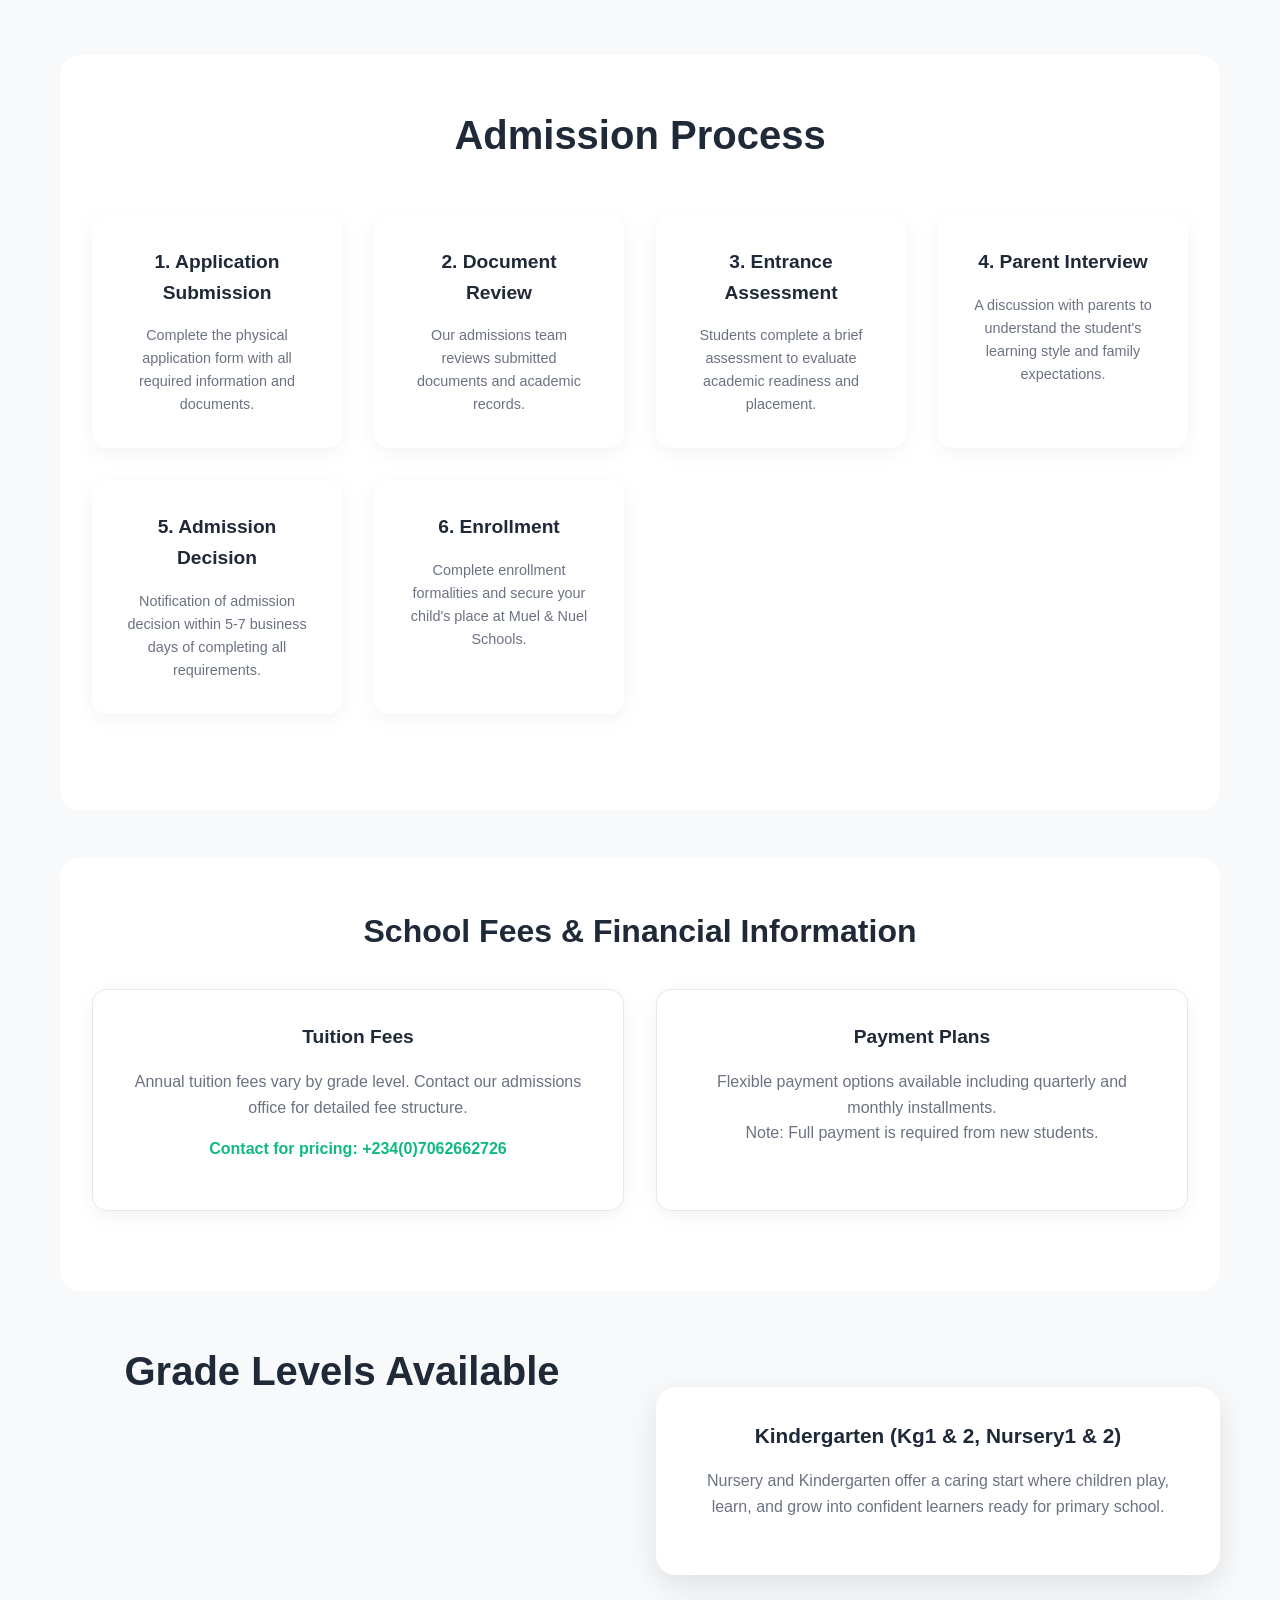
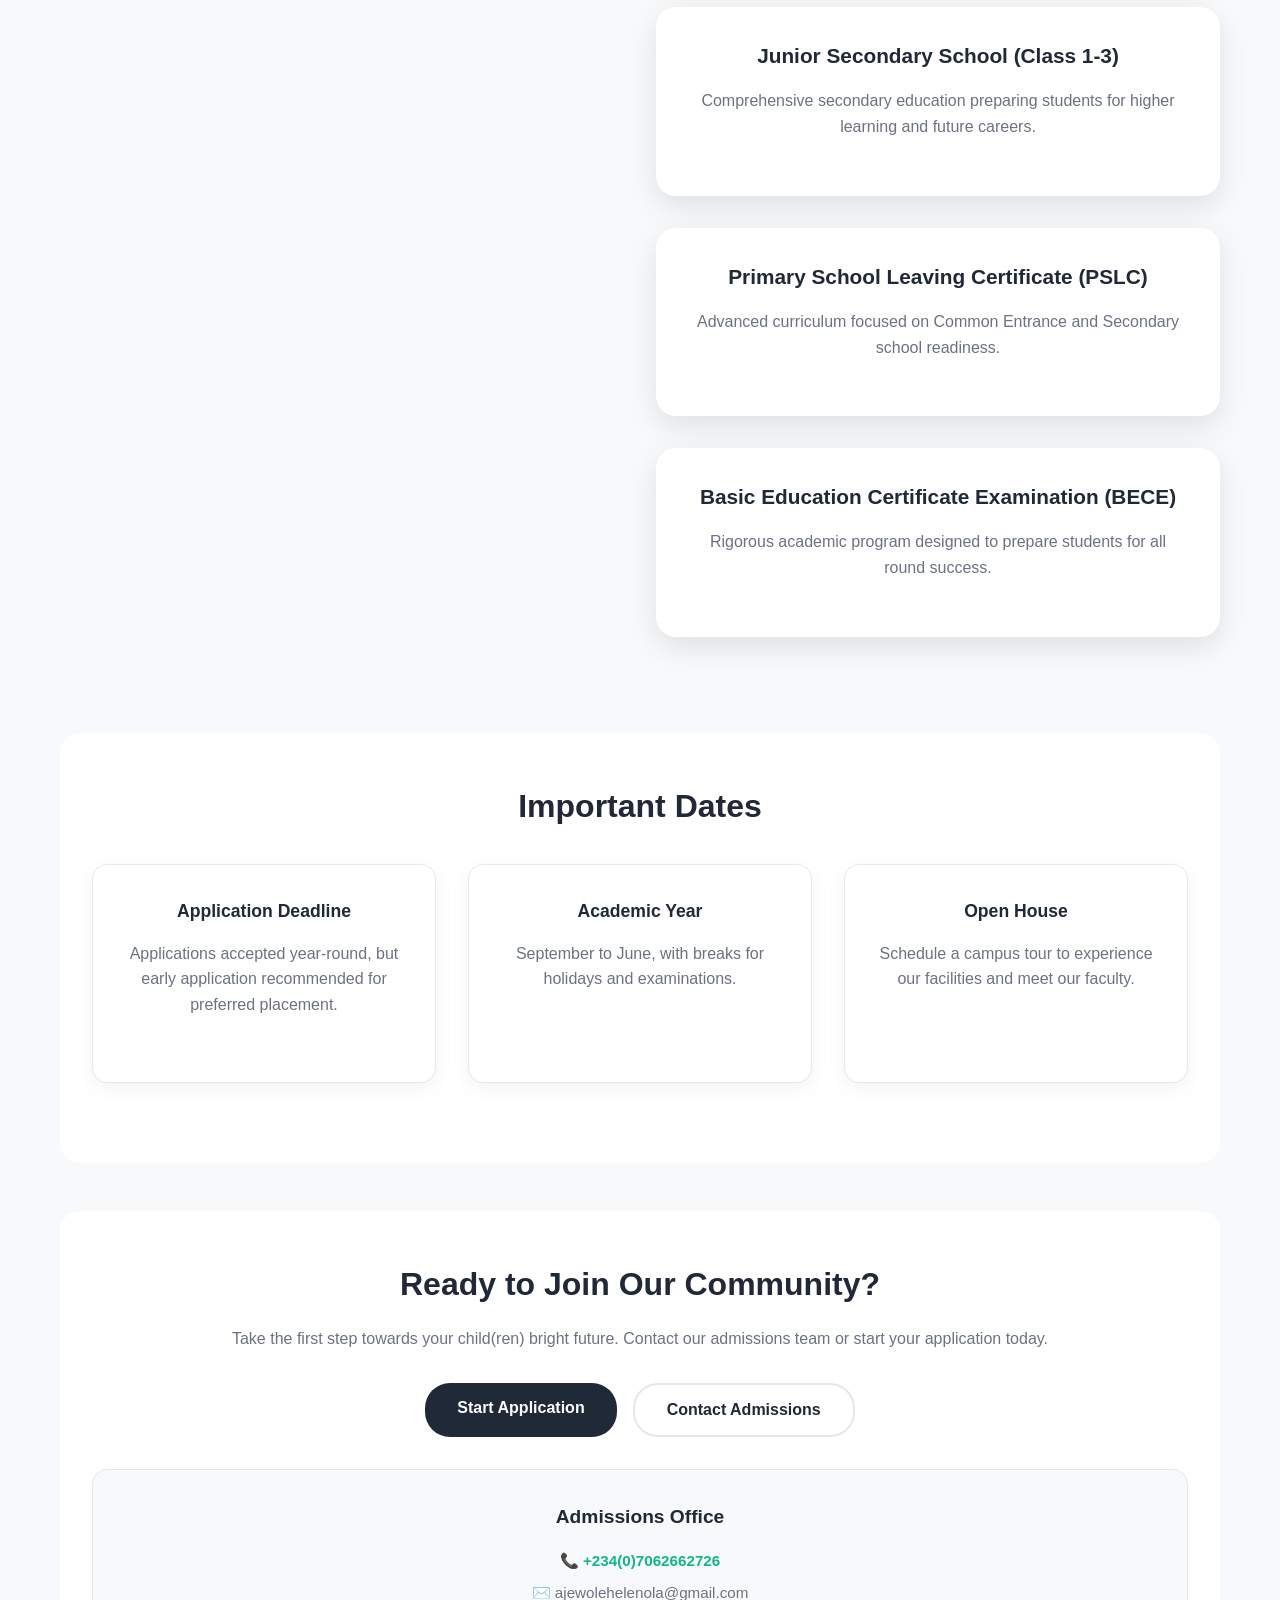
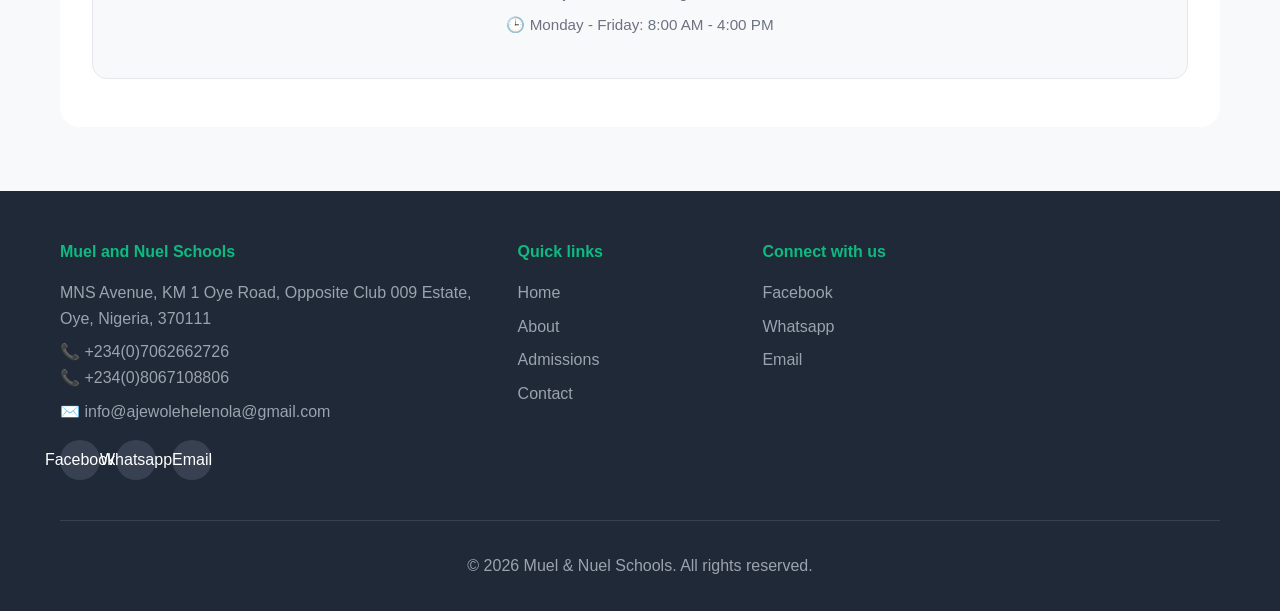
==== commit d65db27b: "Update footer year dynamically across multiple pages" ====
--- a/admission.html
+++ b/admission.html
@@ -213,7 +213,7 @@
             </div>
 
             <div class="footer-bottom">
-                <p>© 2025 Muel & Nuel Schools. All rights reserved.</p>
+                <p>© <span id="year-footer"></span> Muel & Nuel Schools. All rights reserved.</p>
             </div>
         </div>
     </footer>
--- a/images/css/styles.css
+++ b/images/css/styles.css
@@ -183,6 +183,84 @@
             100% { width: 28px; height: 28px; opacity: 0; }
         }
 
+        /* Slider Styles */
+        .slider {
+            position: relative;
+            width: 100%;
+            height: 400px;
+            overflow: hidden;
+            border-radius: 15px;
+            margin-bottom: 2rem;
+        }
+
+        .slides {
+            display: flex;
+            width: 300%;
+            height: 100%;
+            transition: transform 0.5s ease;
+        }
+
+        .slide {
+            width: 33.333%;
+            height: 100%;
+            position: relative;
+            flex-shrink: 0;
+        }
+
+        .slide img {
+            width: 100%;
+            height: 100%;
+            object-fit: cover;
+        }
+
+        .slide-caption {
+            position: absolute;
+            bottom: 20px;
+            left: 20px;
+            color: white;
+            background: rgba(0,0,0,0.7);
+            padding: 1rem;
+            border-radius: 10px;
+            max-width: 400px;
+            text-align: center;
+        }
+
+        .slide-caption h2 {
+            margin-bottom: 0.5rem;
+            font-size: 1.5rem;
+        }
+
+        .slide-caption p {
+            margin: 0;
+            font-size: 1rem;
+        }
+
+        .prev, .next {
+            position: absolute;
+            top: 50%;
+            transform: translateY(-50%);
+            background: rgba(0,0,0,0.5);
+            color: white;
+            border: none;
+            padding: 10px;
+            cursor: pointer;
+            border-radius: 50%;
+            font-size: 18px;
+            transition: background 0.3s;
+        }
+
+        .prev:hover, .next:hover {
+            background: rgba(0,0,0,0.8);
+        }
+
+        .prev {
+            left: 10px;
+        }
+
+        .next {
+            right: 10px;
+        }
+
         /* Hero Section */
         .hero {
             background: #fff;
@@ -538,8 +616,487 @@
             box-shadow: 0 10px 30px rgba(0,0,0,0.1);
         }
 
-        /* Responsive */
-        @media (max-width: 768px) {
+        /* About Section */
+        .about-section {
+            background: linear-gradient(135deg, #667eea 0%, #764ba2 100%);
+            color: white;
+            padding: 5rem 0;
+            margin: 2rem 0;
+        }
+
+        .about-content {
+            display: grid;
+            grid-template-columns: 1fr 1fr;
+            gap: 4rem;
+            align-items: center;
+        }
+
+        .about-text h2 {
+            font-size: 2.5rem;
+            font-weight: bold;
+            margin-bottom: 1rem;
+            line-height: 1.1;
+        }
+
+        .about-text p {
+            font-size: 1.1rem;
+            line-height: 1.7;
+            margin-bottom: 2rem;
+            opacity: 0.9;
+        }
+
+        .stats-grid {
+            display: grid;
+            grid-template-columns: repeat(3, 1fr);
+            gap: 2rem;
+            margin-bottom: 2rem;
+        }
+
+        .stat-item {
+            text-align: center;
+            background: rgba(255, 255, 255, 0.1);
+            padding: 1.5rem;
+            border-radius: 15px;
+            backdrop-filter: blur(10px);
+        }
+
+        .stat-number {
+            font-size: 2.5rem;
+            font-weight: bold;
+            display: block;
+            margin-bottom: 0.5rem;
+            color: #fbbf24;
+        }
+
+        .stat-label {
+            font-size: 0.9rem;
+            opacity: 0.9;
+        }
+
+        .about-image img {
+            width: 100%;
+            height: 400px;
+            object-fit: cover;
+            border-radius: 20px;
+            box-shadow: 0 20px 40px rgba(0, 0, 0, 0.2);
+        }
+
+        /* Mission, Vision, Philosophy Section */
+        .mission-vision {
+            padding: 5rem 0;
+            background: var(--bg-white);
+        }
+
+        .mvp-grid {
+            display: grid;
+            grid-template-columns: repeat(auto-fit, minmax(300px, 1fr));
+            gap: 2rem;
+        }
+
+        .mvp-card {
+            background: white;
+            padding: 2.5rem;
+            border-radius: 20px;
+            text-align: center;
+            box-shadow: 0 10px 30px rgba(0, 0, 0, 0.1);
+            transition: transform 0.3s, box-shadow 0.3s;
+        }
+
+        .mvp-card:hover {
+            transform: translateY(-10px);
+            box-shadow: 0 20px 40px rgba(0, 0, 0, 0.15);
+        }
+
+        .mvp-icon {
+            font-size: 3rem;
+            margin-bottom: 1rem;
+            display: block;
+        }
+
+        .mvp-card h3 {
+            font-size: 1.5rem;
+            margin-bottom: 1rem;
+            color: var(--secondary-color);
+        }
+
+        .mvp-card p {
+            color: var(--text-muted);
+            line-height: 1.6;
+        }
+
+        /* Proprietor Section */
+        .proprietor-section {
+            background: linear-gradient(135deg, #f093fb 0%, #f5576c 100%);
+            color: white;
+            padding: 5rem 0;
+        }
+
+        .proprietor-content {
+            display: grid;
+            grid-template-columns: 1fr 1fr;
+            gap: 4rem;
+            align-items: center;
+        }
+
+        .proprietor-image img {
+            width: 100%;
+            height: 400px;
+            object-fit: cover;
+            border-radius: 20px;
+            box-shadow: 0 20px 40px rgba(0, 0, 0, 0.3);
+        }
+
+        .proprietor-text h2 {
+            font-size: 2.5rem;
+            font-weight: bold;
+            margin-bottom: 1rem;
+        }
+
+        .proprietor-text h3 {
+            font-size: 1.8rem;
+            margin-bottom: 1.5rem;
+            opacity: 0.9;
+        }
+
+        .proprietor-text p {
+            font-size: 1.1rem;
+            line-height: 1.7;
+            margin-bottom: 2rem;
+        }
+
+        .cta-btn.secondary {
+            background: rgba(255, 255, 255, 0.2);
+            border: 2px solid rgba(255, 255, 255, 0.3);
+            color: white;
+        }
+
+        .cta-btn.secondary:hover {
+            background: rgba(255, 255, 255, 0.3);
+        }
+
+        /* Features Section */
+        .features-section {
+            padding: 5rem 0;
+            background: var(--bg-light);
+        }
+
+        .features-grid {
+            display: grid;
+            grid-template-columns: repeat(auto-fit, minmax(300px, 1fr));
+            gap: 2rem;
+        }
+
+        .feature-card {
+            background: white;
+            padding: 2rem;
+            border-radius: 20px;
+            text-align: center;
+            box-shadow: 0 10px 30px rgba(0, 0, 0, 0.1);
+            transition: transform 0.3s, box-shadow 0.3s;
+        }
+
+        .feature-card:hover {
+            transform: translateY(-10px);
+            box-shadow: 0 20px 40px rgba(0, 0, 0, 0.15);
+        }
+
+        .feature-icon {
+            font-size: 3rem;
+            margin-bottom: 1rem;
+            display: block;
+        }
+
+        .feature-card h3 {
+            font-size: 1.3rem;
+            margin-bottom: 1rem;
+            color: var(--secondary-color);
+        }
+
+        .feature-card p {
+            color: var(--text-muted);
+            line-height: 1.6;
+        }
+
+        /* Values Section */
+        .values-section {
+            padding: 5rem 0;
+            background: white;
+        }
+
+        .values-grid {
+            display: grid;
+            grid-template-columns: repeat(auto-fit, minmax(250px, 1fr));
+            gap: 2rem;
+        }
+
+        .value-card {
+            background: var(--bg-gray);
+            padding: 2rem;
+            border-radius: 15px;
+            text-align: center;
+            transition: transform 0.3s;
+        }
+
+        .value-card:hover {
+            transform: translateY(-5px);
+        }
+
+        .value-icon {
+            font-size: 2.5rem;
+            margin-bottom: 1rem;
+            display: block;
+        }
+
+        .value-card h3 {
+            font-size: 1.2rem;
+            margin-bottom: 0.5rem;
+            color: var(--secondary-color);
+        }
+
+        .value-card p {
+            color: var(--text-muted);
+            font-size: 0.9rem;
+        }
+
+        /* Testimonials Section */
+        .testimonials-section {
+            background: linear-gradient(135deg, #667eea 0%, #764ba2 100%);
+            color: white;
+            padding: 5rem 0;
+        }
+
+        .testimonials-grid {
+            display: grid;
+            grid-template-columns: repeat(auto-fit, minmax(350px, 1fr));
+            gap: 2rem;
+        }
+
+        .testimonial-card {
+            background: rgba(255, 255, 255, 0.1);
+            padding: 2rem;
+            border-radius: 20px;
+            backdrop-filter: blur(10px);
+            position: relative;
+            border: 1px solid rgba(255, 255, 255, 0.2);
+        }
+
+        .testimonial-quote {
+            font-size: 4rem;
+            color: rgba(255, 255, 255, 0.3);
+            position: absolute;
+            top: 10px;
+            left: 20px;
+            line-height: 1;
+        }
+
+        .testimonial-card p {
+            font-style: italic;
+            font-size: 1.1rem;
+            line-height: 1.6;
+            margin-bottom: 1.5rem;
+            padding-left: 2rem;
+        }
+
+        .testimonial-author {
+            font-weight: bold;
+            opacity: 0.9;
+            padding-left: 2rem;
+        }
+
+        /* Location Section */
+        .location-section {
+            padding: 5rem 0;
+            background: var(--bg-light);
+        }
+
+        .location-content {
+            display: grid;
+            grid-template-columns: 1fr 1fr;
+            gap: 4rem;
+            align-items: center;
+        }
+
+        .location-text h2 {
+            font-size: 2.5rem;
+            font-weight: bold;
+            margin-bottom: 1rem;
+            color: var(--secondary-color);
+        }
+
+        .location-text p {
+            font-size: 1.1rem;
+            color: var(--text-muted);
+            margin-bottom: 2rem;
+            line-height: 1.6;
+        }
+
+        .contact-info {
+            margin-bottom: 2rem;
+        }
+
+        .contact-item {
+            display: flex;
+            align-items: center;
+            gap: 1rem;
+            margin-bottom: 1rem;
+            font-size: 1.1rem;
+        }
+
+        .contact-icon {
+            font-size: 1.5rem;
+            color: var(--primary-color);
+        }
+
+        .location-map iframe {
+            width: 100%;
+            height: 350px;
+            border-radius: 15px;
+            box-shadow: 0 10px 30px rgba(0, 0, 0, 0.1);
+        }
+
+        /* CTA Section */
+        .cta-section {
+            background: linear-gradient(135deg, #10b981 0%, #059669 100%);
+            color: white;
+            padding: 5rem 0;
+            text-align: center;
+        }
+
+        .cta-content h2 {
+            font-size: 2.5rem;
+            font-weight: bold;
+            margin-bottom: 1rem;
+        }
+
+        .cta-content p {
+            font-size: 1.2rem;
+            margin-bottom: 2rem;
+            opacity: 0.9;
+        }
+
+        .cta-buttons {
+            display: flex;
+            gap: 2rem;
+            justify-content: center;
+            flex-wrap: wrap;
+        }
+
+        .cta-btn.primary {
+            background: white;
+            color: var(--primary-color);
+            padding: 1rem 3rem;
+            font-size: 1.1rem;
+        }
+
+        .cta-btn.primary:hover {
+            background: rgba(255, 255, 255, 0.9);
+        }
+
+        /* Responsive Design - Mobile First Approach */
+
+        /* Large Desktop (1200px+) - Already handled by default styles */
+
+        /* Medium Desktop (1024px - 1199px) */
+        @media (max-width: 1199px) {
+            .container {
+                padding: 0 15px;
+            }
+
+            .about-content,
+            .proprietor-content,
+            .location-content {
+                gap: 3rem;
+            }
+
+            .stats-grid {
+                grid-template-columns: repeat(2, 1fr);
+                gap: 1.5rem;
+            }
+        }
+
+        /* Small Desktop / Large Tablet (992px - 1023px) */
+        @media (max-width: 1023px) {
+            .footer-content {
+                grid-template-columns: 1fr 1fr;
+                gap: 2rem;
+            }
+
+            .mvp-grid {
+                grid-template-columns: repeat(2, 1fr);
+            }
+
+            .features-grid {
+                grid-template-columns: repeat(2, 1fr);
+            }
+        }
+
+        /* Tablet (768px - 991px) */
+        @media (max-width: 991px) {
+            .container {
+                padding: 0 20px;
+            }
+
+            .slider {
+                height: 350px;
+                margin-bottom: 1.5rem;
+            }
+
+            .about-section,
+            .mission-vision,
+            .proprietor-section,
+            .features-section,
+            .values-section,
+            .testimonials-section,
+            .location-section,
+            .cta-section {
+                padding: 4rem 0;
+            }
+
+            .about-text h2,
+            .proprietor-text h2,
+            .location-text h2,
+            .cta-content h2 {
+                font-size: 2.2rem;
+            }
+
+            .section-title {
+                font-size: 2.2rem;
+                margin-bottom: 2rem;
+            }
+
+            .stats-grid {
+                grid-template-columns: repeat(3, 1fr);
+                gap: 1rem;
+            }
+
+            .mvp-grid,
+            .features-grid {
+                grid-template-columns: repeat(2, 1fr);
+                gap: 1.5rem;
+            }
+
+            .values-grid {
+                grid-template-columns: repeat(3, 1fr);
+                gap: 1.5rem;
+            }
+
+            .testimonials-grid {
+                grid-template-columns: repeat(2, 1fr);
+                gap: 1.5rem;
+            }
+
+            .about-image img,
+            .proprietor-image img {
+                height: 350px;
+            }
+
+            .location-map iframe {
+                height: 300px;
+            }
+        }
+
+        /* Small Tablet (600px - 767px) */
+        @media (max-width: 767px) {
             .hamburger {
                 display: flex;
             }
@@ -555,6 +1112,7 @@
                 transition: 0.3s;
                 box-shadow: 0 10px 27px rgba(0, 0, 0, 0.05);
                 padding: 2rem 0;
+                z-index: 1000;
             }
 
             .nav-links.active {
@@ -565,6 +1123,12 @@
                 margin: 1rem 0;
             }
 
+            .nav-links a {
+                font-size: 1.1rem;
+                padding: 0.5rem 1rem;
+                display: block;
+            }
+
             .hamburger.active span:nth-child(1) {
                 transform: rotate(-45deg) translate(-5px, 6px);
             }
@@ -577,254 +1141,667 @@
                 transform: rotate(45deg) translate(-5px, -6px);
             }
 
-            .hero-content {
+            .container {
+                padding: 0 15px;
+            }
+
+            .slider {
+                height: 300px;
+                margin-bottom: 1rem;
+            }
+
+            .slide-caption {
+                padding: 0.8rem;
+                max-width: 300px;
+            }
+
+            .slide-caption h2 {
+                font-size: 1.3rem;
+            }
+
+            .slide-caption p {
+                font-size: 0.9rem;
+            }
+
+            .about-section,
+            .mission-vision,
+            .proprietor-section,
+            .features-section,
+            .values-section,
+            .testimonials-section,
+            .location-section,
+            .cta-section {
+                padding: 3rem 0;
+            }
+
+            .about-content,
+            .proprietor-content,
+            .location-content {
                 grid-template-columns: 1fr;
                 text-align: center;
-            }
-
-            .hero-text h1 {
+                gap: 2rem;
+            }
+
+            .about-text h2,
+            .proprietor-text h2,
+            .location-text h2,
+            .cta-content h2 {
+                font-size: 1.8rem;
+                line-height: 1.2;
+            }
+
+            .section-title {
+                font-size: 1.8rem;
+                margin-bottom: 1.5rem;
+            }
+
+            .about-text p,
+            .proprietor-text p,
+            .location-text p {
+                font-size: 1rem;
+                line-height: 1.6;
+            }
+
+            .stats-grid {
+                grid-template-columns: 1fr;
+                gap: 1rem;
+                margin-bottom: 1.5rem;
+            }
+
+            .stat-item {
+                padding: 1rem;
+            }
+
+            .stat-number {
                 font-size: 2rem;
             }
 
-            .features {
+            .mvp-grid,
+            .features-grid,
+            .values-grid,
+            .testimonials-grid {
                 grid-template-columns: 1fr;
+                gap: 1.5rem;
+            }
+
+            .mvp-card,
+            .feature-card,
+            .value-card {
+                padding: 1.5rem;
+            }
+
+            .mvp-card h3,
+            .feature-card h3 {
+                font-size: 1.2rem;
+            }
+
+            .testimonial-card {
+                padding: 1.5rem;
+            }
+
+            .testimonial-quote {
+                font-size: 3rem;
+                top: 8px;
+                left: 15px;
+            }
+
+            .testimonial-card p,
+            .testimonial-author {
+                padding-left: 1.5rem;
+                font-size: 1rem;
+            }
+
+            .cta-buttons {
+                flex-direction: column;
+                align-items: center;
+                gap: 1rem;
+            }
+
+            .cta-btn.primary {
+                padding: 0.8rem 2rem;
+                font-size: 1rem;
+            }
+
+            .contact-item {
+                justify-content: center;
+                flex-direction: column;
+                text-align: center;
+                gap: 0.5rem;
+            }
+
+            .contact-icon {
+                font-size: 1.2rem;
+            }
+
+            .location-map iframe {
+                height: 250px;
+            }
+
+            .about-image img,
+            .proprietor-image img {
+                height: 280px;
             }
 
             .footer-content {
                 grid-template-columns: 1fr;
                 text-align: center;
-            }
-
-            .contact-buttons {
-                flex-direction: column;
-                align-items: center;
-            }
-
-            .direction iframe {
-                height: 300px;
-            }
-
-            .form-row {
-                grid-template-columns: 1fr;
-            }
-
-            .registration-form {
-                padding: 0 1rem;
-            }
-
-            .form-section {
-                padding: 1.5rem;
-            }
-        }
-
-        /* ===== HERO SLIDESHOW ===== */
-.hero-slideshow {
-  position: relative;
-  width: 100%;
-  height: 100vh;
-  overflow: hidden;
-}
-
-.bg-slide {
-  position: absolute;
-  inset: 0;
-  opacity: 0;
-  animation: slideshow 12s infinite;
-}
-
-.bg-slide:nth-child(1) {
-    animation-delay: 0s;
-}
-.bg-slide:nth-child(2) {
-    animation-delay: 4s;
-}
-.bg-slide:nth-child(3) {
-    animation-delay: 8s;
-}
-
-.bg-slide img {
-    width: 100%;
-    height: 100%;
-    object-fit: cover;
-}
-
-@keyframes slideshow {
-    0% { opacity: 0;}
-    10% {opacity: 1; }
-    30% {opacity: 1; }
-    40% {opacity: 0; }
-    100% {opacity: 0; }
-}
-
-.hero-overlay {
-    position: relative;
-    z-index: 2;
-    color: rgb(33, 22, 22);
-    text-align: center;
-    top: 50%;
-    transform: translateY(-50%);
-}
-
-.btn-primary {
-    display: inline-block;
-    background: linear-gradient(135deg, #ff3c88, #ff0077);
-    color: white;
-    padding: 14px 34px;
-    border-radius: 30px;
-    font-weight: bold;
-    text-decoration: none;
-    font-size: 16px;
-    letter-spacing: 0.5px;
-    position: relative;
-    animation: pulseGlow 1.8s infinite;
-    box-shadow: 0 0 10px rgba(255, 60, 136, 0.6);
-    transition: transform 0.2s ease;
-}
-
-@keyframes pulseGlow {
-    0% {
-        box-shadow: 0 0 10px rgba(255, 60, 136, 0.4);
-    }
-    50% {
-        box-shadow: 0 0 25px rgba(255, 60, 136, 0.8);
-    }
-    100% {
-        box-shadow: 0 0 10px rgba(255, 60, 136, 0.4);
-    }
-}
-
-/* ===== WHY CHOOSE SECTION ===== */
-.why-choose {
-  display: flex;
-  justify-content: space-between;
-  align-items: stretch;
-  background: #f5f8fc;
-  padding: 4rem 8%;
-  gap: 2rem;
-}
-
-.why-left {
-  flex: 2;
-}
-
-.why-left h2 {
-  color: #0d3152;
-  margin-bottom: 1rem;
-}
-
-.why-left p {
-  max-width: 600px;
-  line-height: 1.6;
-  margin-bottom: 1.5rem;
-  color: #333;
-}
-
-.btn-secondary {
-  background: #e50914;
-  color: #fff;
-  padding: 0.6rem 1.2rem;
-  text-decoration: none;
-  border-radius: 4px;
-  font-weight: 600;
-}
-
-.why-right {
-  flex: 1;
-  display: flex;
-  flex-direction: column;
-  justify-content: center;
-}
-
-.menu-item {
-  color: #fff;
-  text-decoration: none;
-  padding: 1.3rem 1rem;
-  font-weight: bold;
-  text-transform: uppercase;
-  display: block;
-  transition: background 0.3s;
-}
-
-.menu-item.blue { background: #007bff; }
-.menu-item.dark-blue { background: #0056a3; }
-.menu-item.red { background: #e50914; }
-
-.menu-item:hover {
-  opacity: 0.9;
-}
-
-/* ===== STATS SECTION ===== */
-.stats {
-  display: flex;
-  justify-content: space-around;
-  align-items: center;
-  background: #fff;
-  padding: 2rem 10%;
-  border-top: 1px solid #ddd;
-  border-bottom: 1px solid #ddd;
-  text-align: center;
-}
-
-.stat-item h3 {
-  font-size: 2rem;
-  color: #0d3152;
-  margin-bottom: 0.5rem;
-}
-
-.stat-item p {
-  color: #777;
-  font-weight: 500;
-}
-
-/* ===== EVENTS SECTION ===== */
-.events {
-  background: #f5f8fc;
-  padding: 3rem 8%;
-}
-
-.events h2 {
-  color: #0d3152;
-  margin-bottom: 2rem;
-}
-
-.event {
-  display: flex;
-  justify-content: space-between;
-  align-items: center;
-  background: #fff;
-  padding: 1rem 1.5rem;
-  margin-bottom: 1rem;
-  border-left: 4px solid #e50914;
-  border-radius: 6px;
-}
-
-.event-info p {
-  font-weight: bold;
-  margin-bottom: 0.2rem;
-  color: #0d3152;
-}
-
-.event-info span {
-  font-size: 0.9rem;
-  color: #666;
-}
-
-.btn-small {
-  background: #e50914;
-  color: #fff;
-  padding: 0.5rem 1rem;
-  border-radius: 4px;
-  text-decoration: none;
-  font-size: 0.9rem;
-}
-
-.btn-small:hover {
-  background: #b4060f;
-}
-
-/* ===== Responsive ===== */
-@media (max-width: 768px) {
-  .hero-slideshow { height: 50vh; }
-  .why-choose { flex-direction: column; }
-  .stats { flex-direction: column; gap: 1.5rem; }
-}
+                gap: 2rem;
+            }
+
+            .social-links {
+                justify-content: center;
+            }
+        }
+
+        /* Large Phone (480px - 599px) */
+        @media (max-width: 599px) {
+            .container {
+                padding: 0 10px;
+            }
+
+            .logo {
+                font-size: 1.1rem;
+            }
+
+            .logo-icon {
+                width: 35px;
+                height: 35px;
+            }
+
+            .quick-info {
+                padding: 12px 15px;
+                font-size: 13px;
+            }
+
+            .quick-info h6 {
+                font-size: 13px;
+            }
+
+            .quick-info-badge {
+                font-size: 20px;
+            }
+
+            .slider {
+                height: 250px;
+                border-radius: 10px;
+            }
+
+            .slide-caption {
+                padding: 0.6rem;
+                max-width: 250px;
+                left: 15px;
+                bottom: 15px;
+            }
+
+            .slide-caption h2 {
+                font-size: 1.1rem;
+                margin-bottom: 0.3rem;
+            }
+
+            .slide-caption p {
+                font-size: 0.8rem;
+            }
+
+            .prev, .next {
+                padding: 8px;
+                font-size: 16px;
+            }
+
+            .prev {
+                left: 8px;
+            }
+
+            .next {
+                right: 8px;
+            }
+
+            .about-section,
+            .mission-vision,
+            .proprietor-section,
+            .features-section,
+            .values-section,
+            .testimonials-section,
+            .location-section,
+            .cta-section {
+                padding: 2.5rem 0;
+            }
+
+            .about-text h2,
+            .proprietor-text h2,
+            .location-text h2,
+            .cta-content h2 {
+                font-size: 1.6rem;
+            }
+
+            .section-title {
+                font-size: 1.6rem;
+                margin-bottom: 1.5rem;
+            }
+
+            .about-text p,
+            .proprietor-text p,
+            .location-text p {
+                font-size: 0.95rem;
+            }
+
+            .stat-item {
+                padding: 0.8rem;
+            }
+
+            .stat-number {
+                font-size: 1.8rem;
+            }
+
+            .stat-label {
+                font-size: 0.85rem;
+            }
+
+            .mvp-card,
+            .feature-card,
+            .value-card,
+            .testimonial-card {
+                padding: 1.2rem;
+            }
+
+            .mvp-icon,
+            .feature-icon,
+            .value-icon {
+                font-size: 2.5rem;
+                margin-bottom: 0.8rem;
+            }
+
+            .mvp-card h3,
+            .feature-card h3,
+            .value-card h3 {
+                font-size: 1.1rem;
+                margin-bottom: 0.8rem;
+            }
+
+            .testimonial-quote {
+                font-size: 2.5rem;
+                top: 6px;
+                left: 12px;
+            }
+
+            .testimonial-card p {
+                font-size: 0.95rem;
+                padding-left: 1.2rem;
+                margin-bottom: 1rem;
+            }
+
+            .testimonial-author {
+                padding-left: 1.2rem;
+                font-size: 0.95rem;
+            }
+
+            .cta-content p {
+                font-size: 1rem;
+                margin-bottom: 1.5rem;
+            }
+
+            .cta-btn.primary {
+                padding: 0.7rem 1.8rem;
+                font-size: 0.95rem;
+            }
+
+            .contact-item {
+                font-size: 1rem;
+                margin-bottom: 0.8rem;
+            }
+
+            .contact-icon {
+                font-size: 1.1rem;
+            }
+
+            .location-map iframe {
+                height: 220px;
+            }
+
+            .about-image img,
+            .proprietor-image img {
+                height: 250px;
+            }
+
+            .footer-content {
+                padding: 2rem 0;
+            }
+
+            .footer-section h4 {
+                font-size: 1.1rem;
+            }
+
+            .social-links a {
+                width: 35px;
+                height: 35px;
+                font-size: 0.9rem;
+            }
+        }
+
+        /* Small Phone (320px - 479px) */
+        @media (max-width: 479px) {
+            .container {
+                padding: 0 8px;
+            }
+
+            nav {
+                padding: 0.8rem 0;
+            }
+
+            .logo {
+                font-size: 1rem;
+                gap: 8px;
+            }
+
+            .logo-icon {
+                width: 30px;
+                height: 30px;
+            }
+
+            .quick-info {
+                padding: 10px 12px;
+                font-size: 12px;
+            }
+
+            .quick-info h6 {
+                font-size: 12px;
+            }
+
+            .quick-info-badge {
+                font-size: 18px;
+            }
+
+            .slider {
+                height: 200px;
+                border-radius: 8px;
+                margin-bottom: 0.8rem;
+            }
+
+            .slide-caption {
+                padding: 0.5rem;
+                max-width: 200px;
+                left: 10px;
+                bottom: 10px;
+                border-radius: 8px;
+            }
+
+            .slide-caption h2 {
+                font-size: 1rem;
+                margin-bottom: 0.2rem;
+            }
+
+            .slide-caption p {
+                font-size: 0.75rem;
+            }
+
+            .prev, .next {
+                padding: 6px;
+                font-size: 14px;
+            }
+
+            .prev {
+                left: 5px;
+            }
+
+            .next {
+                right: 5px;
+            }
+
+            .about-section,
+            .mission-vision,
+            .proprietor-section,
+            .features-section,
+            .values-section,
+            .testimonials-section,
+            .location-section,
+            .cta-section {
+                padding: 2rem 0;
+            }
+
+            .about-text h2,
+            .proprietor-text h2,
+            .location-text h2,
+            .cta-content h2 {
+                font-size: 1.4rem;
+            }
+
+            .section-title {
+                font-size: 1.4rem;
+                margin-bottom: 1.2rem;
+            }
+
+            .about-text p,
+            .proprietor-text p,
+            .location-text p {
+                font-size: 0.9rem;
+                margin-bottom: 1.5rem;
+            }
+
+            .stat-item {
+                padding: 0.6rem;
+                border-radius: 10px;
+            }
+
+            .stat-number {
+                font-size: 1.5rem;
+            }
+
+            .stat-label {
+                font-size: 0.8rem;
+            }
+
+            .mvp-card,
+            .feature-card,
+            .value-card,
+            .testimonial-card {
+                padding: 1rem;
+                border-radius: 15px;
+            }
+
+            .mvp-icon,
+            .feature-icon,
+            .value-icon {
+                font-size: 2rem;
+                margin-bottom: 0.6rem;
+            }
+
+            .mvp-card h3,
+            .feature-card h3,
+            .value-card h3 {
+                font-size: 1rem;
+                margin-bottom: 0.6rem;
+            }
+
+            .mvp-card p,
+            .feature-card p,
+            .value-card p {
+                font-size: 0.85rem;
+            }
+
+            .testimonial-quote {
+                font-size: 2rem;
+                top: 5px;
+                left: 10px;
+            }
+
+            .testimonial-card p {
+                font-size: 0.9rem;
+                padding-left: 1rem;
+                margin-bottom: 0.8rem;
+            }
+
+            .testimonial-author {
+                padding-left: 1rem;
+                font-size: 0.9rem;
+            }
+
+            .cta-content p {
+                font-size: 0.95rem;
+                margin-bottom: 1.2rem;
+            }
+
+            .cta-btn.primary {
+                padding: 0.6rem 1.5rem;
+                font-size: 0.9rem;
+                border-radius: 25px;
+            }
+
+            .contact-item {
+                font-size: 0.95rem;
+                margin-bottom: 0.6rem;
+            }
+
+            .contact-icon {
+                font-size: 1rem;
+            }
+
+            .location-map iframe {
+                height: 180px;
+                border-radius: 10px;
+            }
+
+            .about-image img,
+            .proprietor-image img {
+                height: 200px;
+                border-radius: 15px;
+            }
+
+            .footer-content {
+                padding: 1.5rem 0;
+                gap: 1.5rem;
+            }
+
+            .footer-section h4 {
+                font-size: 1rem;
+                margin-bottom: 0.8rem;
+            }
+
+            .footer-section p,
+            .footer-section a {
+                font-size: 0.85rem;
+                margin-bottom: 0.4rem;
+            }
+
+            .social-links {
+                gap: 0.8rem;
+                margin-top: 0.8rem;
+            }
+
+            .social-links a {
+                width: 32px;
+                height: 32px;
+                font-size: 0.8rem;
+            }
+
+            .footer-bottom {
+                padding-top: 1.5rem;
+                font-size: 0.8rem;
+            }
+        }
+
+        /* Extra Small Devices (320px and below) */
+        @media (max-width: 319px) {
+            .container {
+                padding: 0 5px;
+            }
+
+            .quick-info {
+                padding: 8px 10px;
+                font-size: 11px;
+            }
+
+            .quick-info h6 {
+                font-size: 11px;
+            }
+
+            .quick-info-badge {
+                font-size: 16px;
+            }
+
+            .slider {
+                height: 180px;
+            }
+
+            .about-text h2,
+            .proprietor-text h2,
+            .location-text h2,
+            .cta-content h2 {
+                font-size: 1.3rem;
+            }
+
+            .section-title {
+                font-size: 1.3rem;
+            }
+
+            .stat-number {
+                font-size: 1.3rem;
+            }
+
+            .about-image img,
+            .proprietor-image img {
+                height: 180px;
+            }
+
+            .location-map iframe {
+                height: 160px;
+            }
+        }
+
+        /* Touch Device Optimizations */
+        @media (hover: none) and (pointer: coarse) {
+            .cta-btn:hover,
+            .mvp-card:hover,
+            .feature-card:hover,
+            .value-card:hover {
+                transform: none;
+            }
+
+            .nav-links a:hover {
+                color: var(--primary-color);
+                background: rgba(16, 185, 129, 0.1);
+                border-radius: 5px;
+            }
+        }
+
+        /* High DPI Displays */
+        @media (-webkit-min-device-pixel-ratio: 2), (min-resolution: 192dpi) {
+            .logo-icon,
+            .social-links a {
+                image-rendering: -webkit-optimize-contrast;
+                image-rendering: crisp-edges;
+            }
+        }
+
+        /* Print Styles */
+        @media print {
+            .slider,
+            .location-map iframe,
+            .hamburger,
+            .quick-info-pulse {
+                display: none !important;
+            }
+
+            .nav-links {
+                position: static !important;
+                display: flex !important;
+                background: transparent !important;
+                box-shadow: none !important;
+                padding: 0 !important;
+            }
+
+            .container {
+                max-width: none !important;
+                padding: 0 !important;
+            }
+
+            body {
+                font-size: 12pt !important;
+            }
+
+            .cta-btn {
+                background: #333 !important;
+                color: white !important;
+                border: 1px solid #333 !important;
+            }
+        }
+
+
